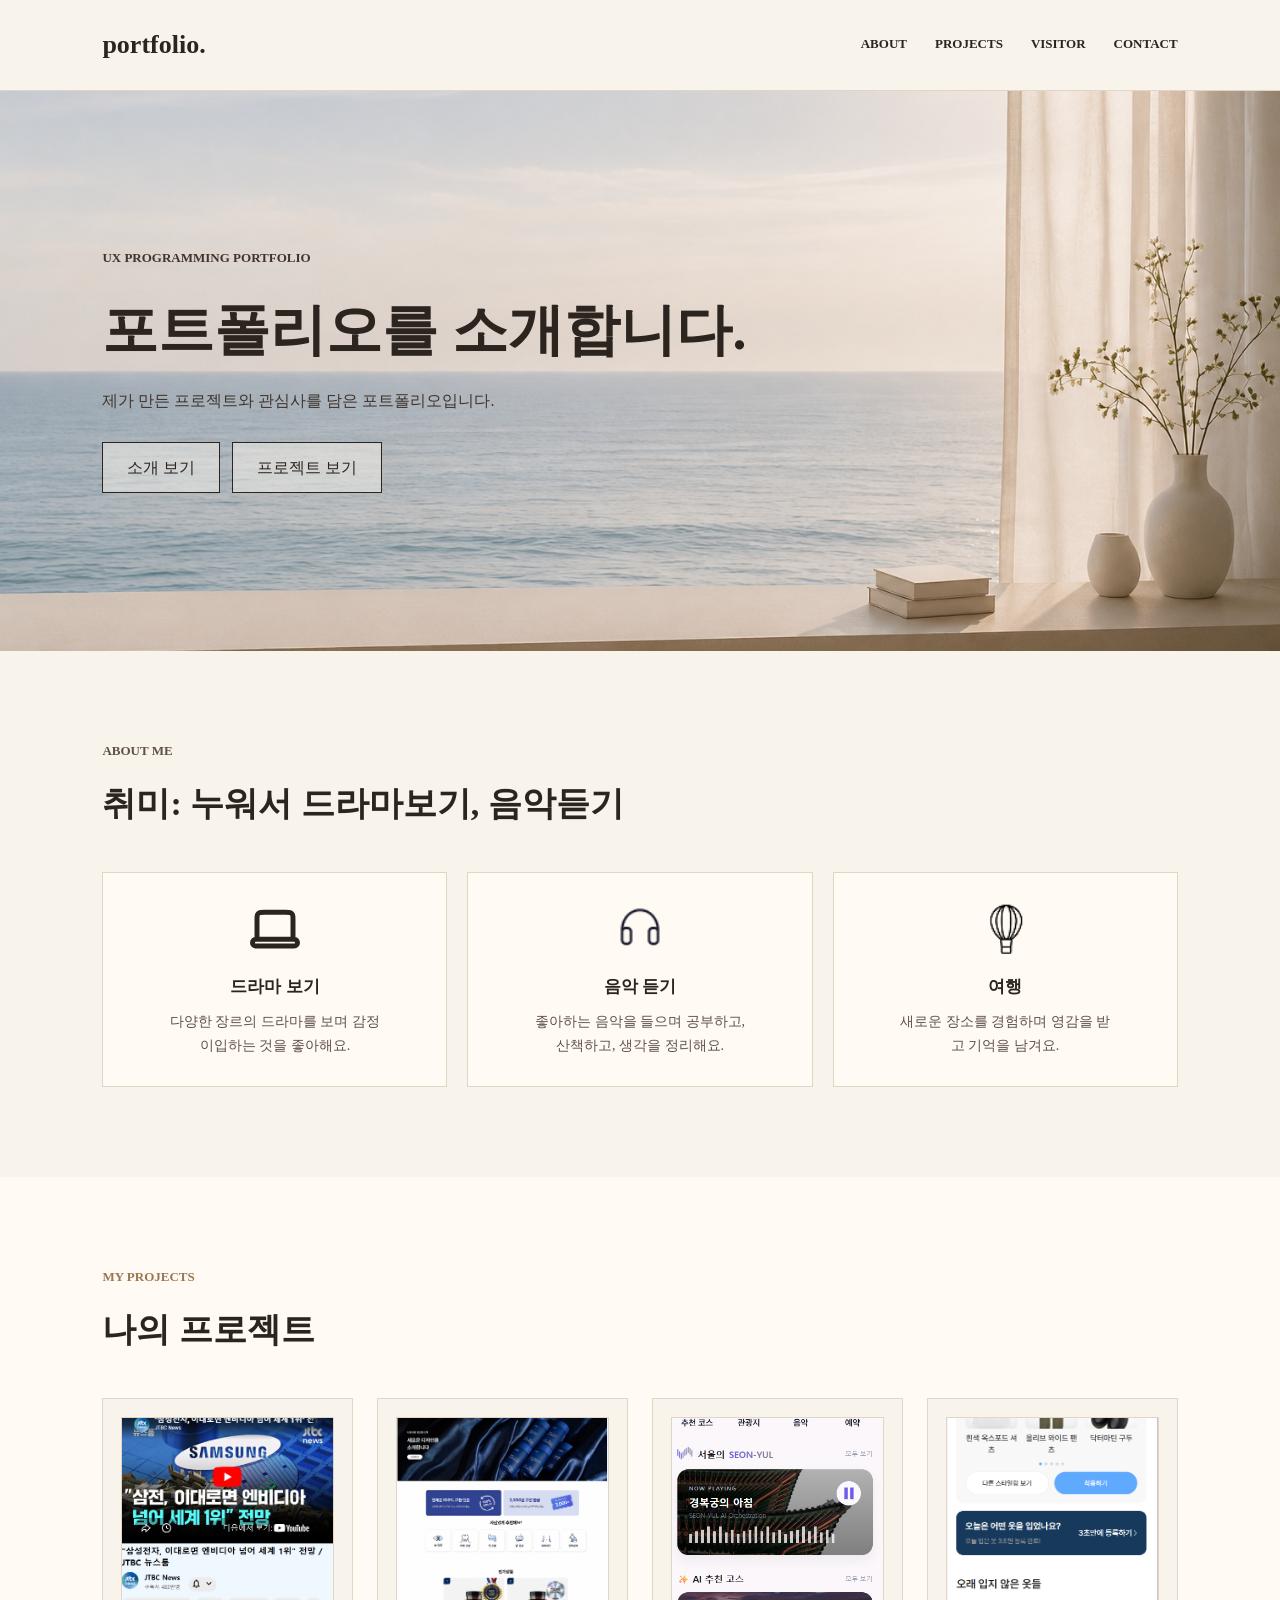
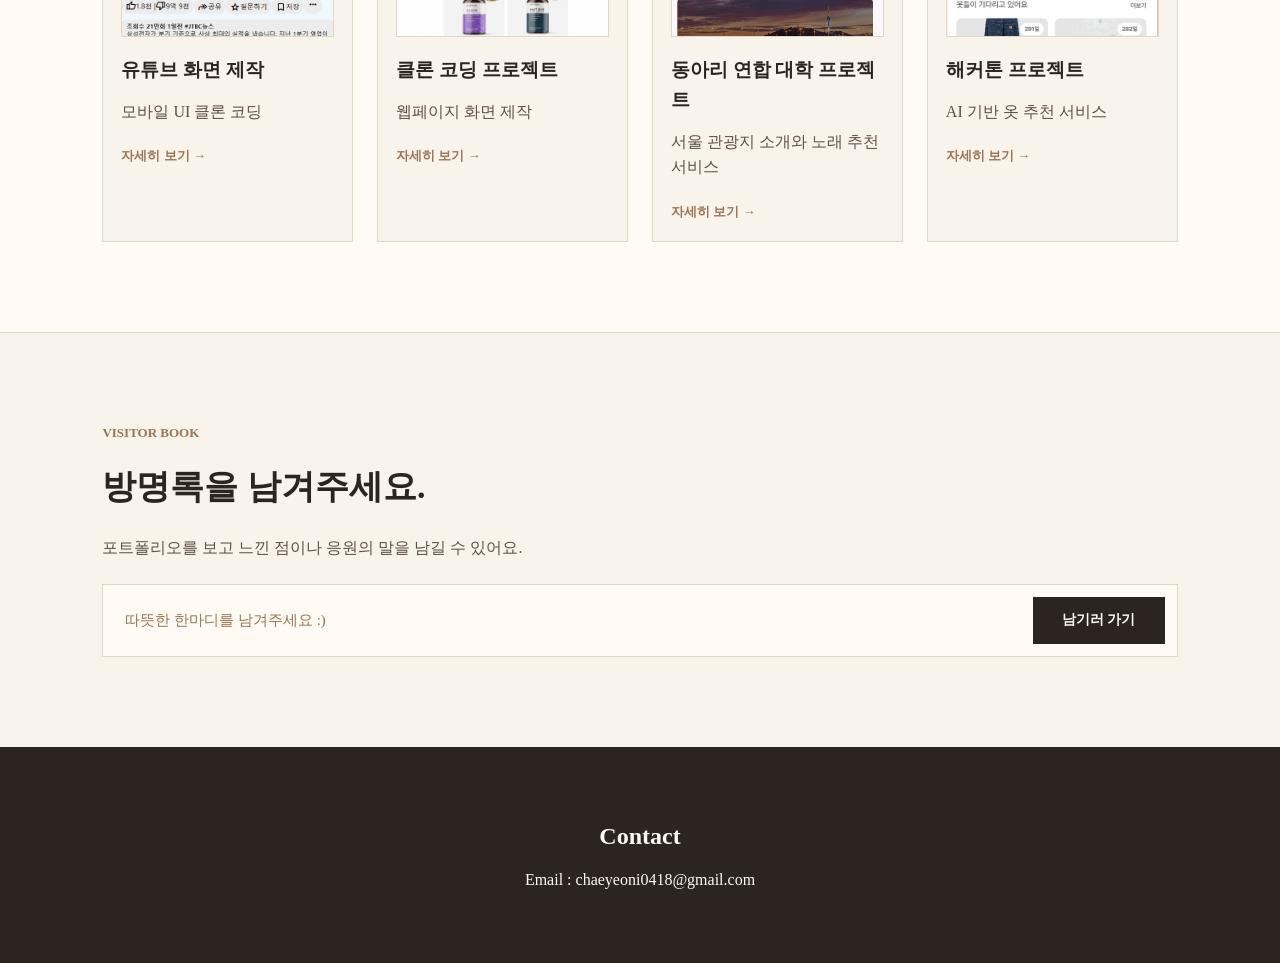
==== index/index.html @ f530e315 "Initial portfolio site" ====
<!DOCTYPE html>
<html lang="ko">
<head>
  <meta charset="UTF-8">
  <meta name="viewport" content="width=device-width, initial-scale=1.0">
  <title>Portfolio</title>
  <link rel="stylesheet" href="index.css">
  <script src="../components/header.js" defer></script>
</head>

<body>

  <site-header></site-header>

  <section class="main-section">
    <div class="main-text">
      <p class="small-title">UX PROGRAMMING PORTFOLIO</p>
      <h2>포트폴리오를 소개합니다.</h2>
      <p>제가 만든 프로젝트와 관심사를 담은 포트폴리오입니다.</p>
      <div class="main-actions">
        <a href="../about/about.html" class="btn">소개 보기</a>
        <a href="#projects" class="btn">프로젝트 보기</a>
      </div>
    </div>

    <div class="main-photo"></div>
  </section>

  <section id="about" class="about">
    <p class="section-label">ABOUT ME</p>
    <h2>취미: 누워서 드라마보기, 음악듣기</h2>

    <div class="like">
      <div class="like-card">
        <div class="like-icon"><img src="../img/Laptop.svg" alt=""></div>
        <strong>드라마 보기</strong>
        <p>다양한 장르의 드라마를 보며 감정이입하는 것을 좋아해요.</p>
      </div>

      <div class="like-card">
        <div class="like-icon"><img src="../img/Property 1=music.png" alt=""></div>
        <strong>음악 듣기</strong>
        <p>좋아하는 음악을 들으며 공부하고, 산책하고, 생각을 정리해요.</p>
      </div>

      <div class="like-card">
        <div class="like-icon"><img src="../img/Property 1=tour.png" alt=""></div>
        <strong>여행</strong>
        <p>새로운 장소를 경험하며 영감을 받고 기억을 남겨요.</p>
      </div>
    </div>
  </section>

  <section id="projects" class="projects">
    <p class="section-label">MY PROJECTS</p>
    <h2>나의 프로젝트</h2>

    <div class="project-grid">

      <a class="project-card" href="../project1/project1.html">
        <div class="project-img"><img src="../img/pj1.png" alt="유튜브 화면 제작"></div>
        <h3>유튜브 화면 제작</h3>
        <p>모바일 UI 클론 코딩</p>
        <span>자세히 보기 →</span>
      </a>

      <a class="project-card" href="../project2/project2.html">
        <div class="project-img"><img src="../img/pj2.png" alt="클론 코딩 프로젝트"></div>
        <h3>클론 코딩 프로젝트</h3>
        <p>웹페이지 화면 제작</p>
        <span>자세히 보기 →</span>
      </a>

      <a class="project-card" href="../project3/project3.html">
        <div class="project-img"><img src="../img/pj3.png" alt="동아리 연합 대학 프로젝트"></div>
        <h3>동아리 연합 대학 프로젝트</h3>
        <p>서울 관광지 소개와 노래 추천 서비스</p>
        <span>자세히 보기 →</span>
      </a>

      <a class="project-card" href="../project4/project4.html">
        <div class="project-img"><img src="../img/pj4.png" alt="해커톤 프로젝트"></div>
        <h3>해커톤 프로젝트</h3>
        <p>AI 기반 옷 추천 서비스</p>
        <span>자세히 보기 →</span>
      </a>

    </div>
  </section>

  <section id="visitor" class="visitor-preview">
    <div>
      <p class="section-label">VISITOR BOOK</p>
      <h2>방명록을 남겨주세요.</h2>
      <p>포트폴리오를 보고 느낀 점이나 응원의 말을 남길 수 있어요.</p>
      <a href="../visitor/visitor.html" class="visitor-search">
        <span>따뜻한 한마디를 남겨주세요 :)</span>
        <strong>남기러 가기</strong>
      </a>
    </div>
  </section>

  <footer id="contact">
    <h2>Contact</h2>
    <p>Email : chaeyeoni0418@gmail.com</p>
  </footer>

</body>
</html>
---- index/index.css ----
* {
  margin: 0;
  padding: 0;
  box-sizing: border-box;
}

body {
  background-color: #f8f3eb;
  color: #2b241f;
  line-height: 1.6;
}

a {
  text-decoration: none;
  color: inherit;
}

/*================ main section ===================*/
.main-section {
  padding: 90px 8%;
  min-height: 560px;
  position: relative;
  overflow: hidden;
  background-image: url("../img/background.png");
  background-size: cover;
  background-position: center 88%;
  display: flex;
  justify-content: space-between;
  align-items: center;
  gap: 50px;
}

.main-text {
  flex: 1;
  position: relative;
  z-index: 1;
}

.small-title,
.section-label {
  font-size: 13px;
  font-weight: bold;
  color: #9b7653;
  margin-bottom: 16px;
}

.main-section h2 {
  font-size: 56px;
  line-height: 1.2;
  margin-bottom: 24px;
}

.main-section p {
  margin-bottom: 28px;
  color: #3f352e;
}

.btn {
  display: inline-block;
  padding: 12px 24px;
  border: 1px solid #2b241f;
  background-color: rgba(248, 243, 235, 0.5);
}

.main-actions {
  display: flex;
  gap: 12px;
  flex-wrap: wrap;
}

.main-photo {
  display: none;
}

/*================ section ===================*/
.about,
.projects,
.visitor-preview {
  padding: 90px 8%;
}

.about h2,
.projects h2,
.visitor-preview h2 {
  font-size: 34px;
  margin-bottom: 20px;
}

.about > p {
  max-width: 650px;
  color: #5f5148;
}

/* =========like========== */
.like {
  margin-top: 40px;
  display: flex;
  gap: 20px;
}

.like-card {
  flex: 1;
  min-height: 210px;
  padding: 28px 22px;
  background-color: #fffaf3;
  border: 1px solid #e2d5c4;
  text-align: center;
  display: flex;
  flex-direction: column;
  align-items: center;
  justify-content: center;
  transition: transform 0.2s ease, box-shadow 0.2s ease;
}

.like-card:hover {
  transform: translateY(-4px);
  box-shadow: 0 10px 24px rgba(43, 36, 31, 0.08);
}

.like-icon {
  width: 54px;
  height: 54px;
  margin-bottom: 18px;
  display: flex;
  align-items: center;
  justify-content: center;
  color: #2b241f;
  font-size: 38px;
  line-height: 1;
}

.like-icon img {
  width: 100%;
  height: 100%;
  object-fit: contain;
}

.like-card strong {
  display: block;
  margin-bottom: 10px;
  font-size: 17px;
}

.like-card p {
  max-width: 210px;
  color: #5f5148;
  font-size: 14px;
  line-height: 1.7;
}

/* ==============projects============ */
.projects {
  background-color: #fffaf3;
}

.project-grid {
  margin-top: 40px;
  display: flex;
  gap: 24px;
}

.project-card {
  flex: 1;
  padding: 18px;
  background-color: #f8f3eb;
  border: 1px solid #e2d5c4;
}

.project-img {
  height: 220px;
  margin-bottom: 18px;
  background-color: #efe3d2;
  border: 1px solid #e2d5c4;
  display: flex;
  align-items: center;
  justify-content: center;
  color: #9b7653;
}

.project-img img {
  width: 100%;
  height: 100%;
  object-fit: cover;
}

.project-card h3 {
  margin-bottom: 14px;
}

.project-card p {
  color: #5f5148;
  margin-bottom: 18px;
}

.project-card span {
  font-size: 13px;
  font-weight: bold;
  color: #9b7653;
}

/* ============== visitor preview ============ */
.visitor-preview {
  background-color: #f8f3eb;
  border-top: 1px solid #e2d5c4;
}

.visitor-preview p:not(.section-label) {
  max-width: 520px;
  margin-bottom: 24px;
  color: #5f5148;
}

.visitor-search {
  width: min(1100px, 100%);
  min-height: 64px;
  padding: 12px 12px 12px 22px;
  display: flex;
  align-items: center;
  justify-content: space-between;
  gap: 16px;
  background-color: #fffaf3;
  border: 1px solid #e2d5c4;
}

.visitor-search span {
  color: #9b7653;
  font-size: 15px;
}

.visitor-search strong {
  min-width: 132px;
  padding: 12px 18px;
  text-align: center;
  background-color: #2b241f;
  color: #fffaf3;
  font-size: 14px;
}

/* ===============footer========= */
footer {
  padding: 70px;
  text-align: center;
  background-color: #2b241f;
  color: #fffaf3;
}

footer h2 {
  margin-bottom: 12px;
}

/* =============mobile =============*/
@media (max-width: 700px) {
  header,
  .main-section,
  .like,
  .project-grid {
    flex-direction: column;
  }

  .main-section h2 {
    font-size: 40px;
  }

  .main-photo {
    width: 100%;
  }
}
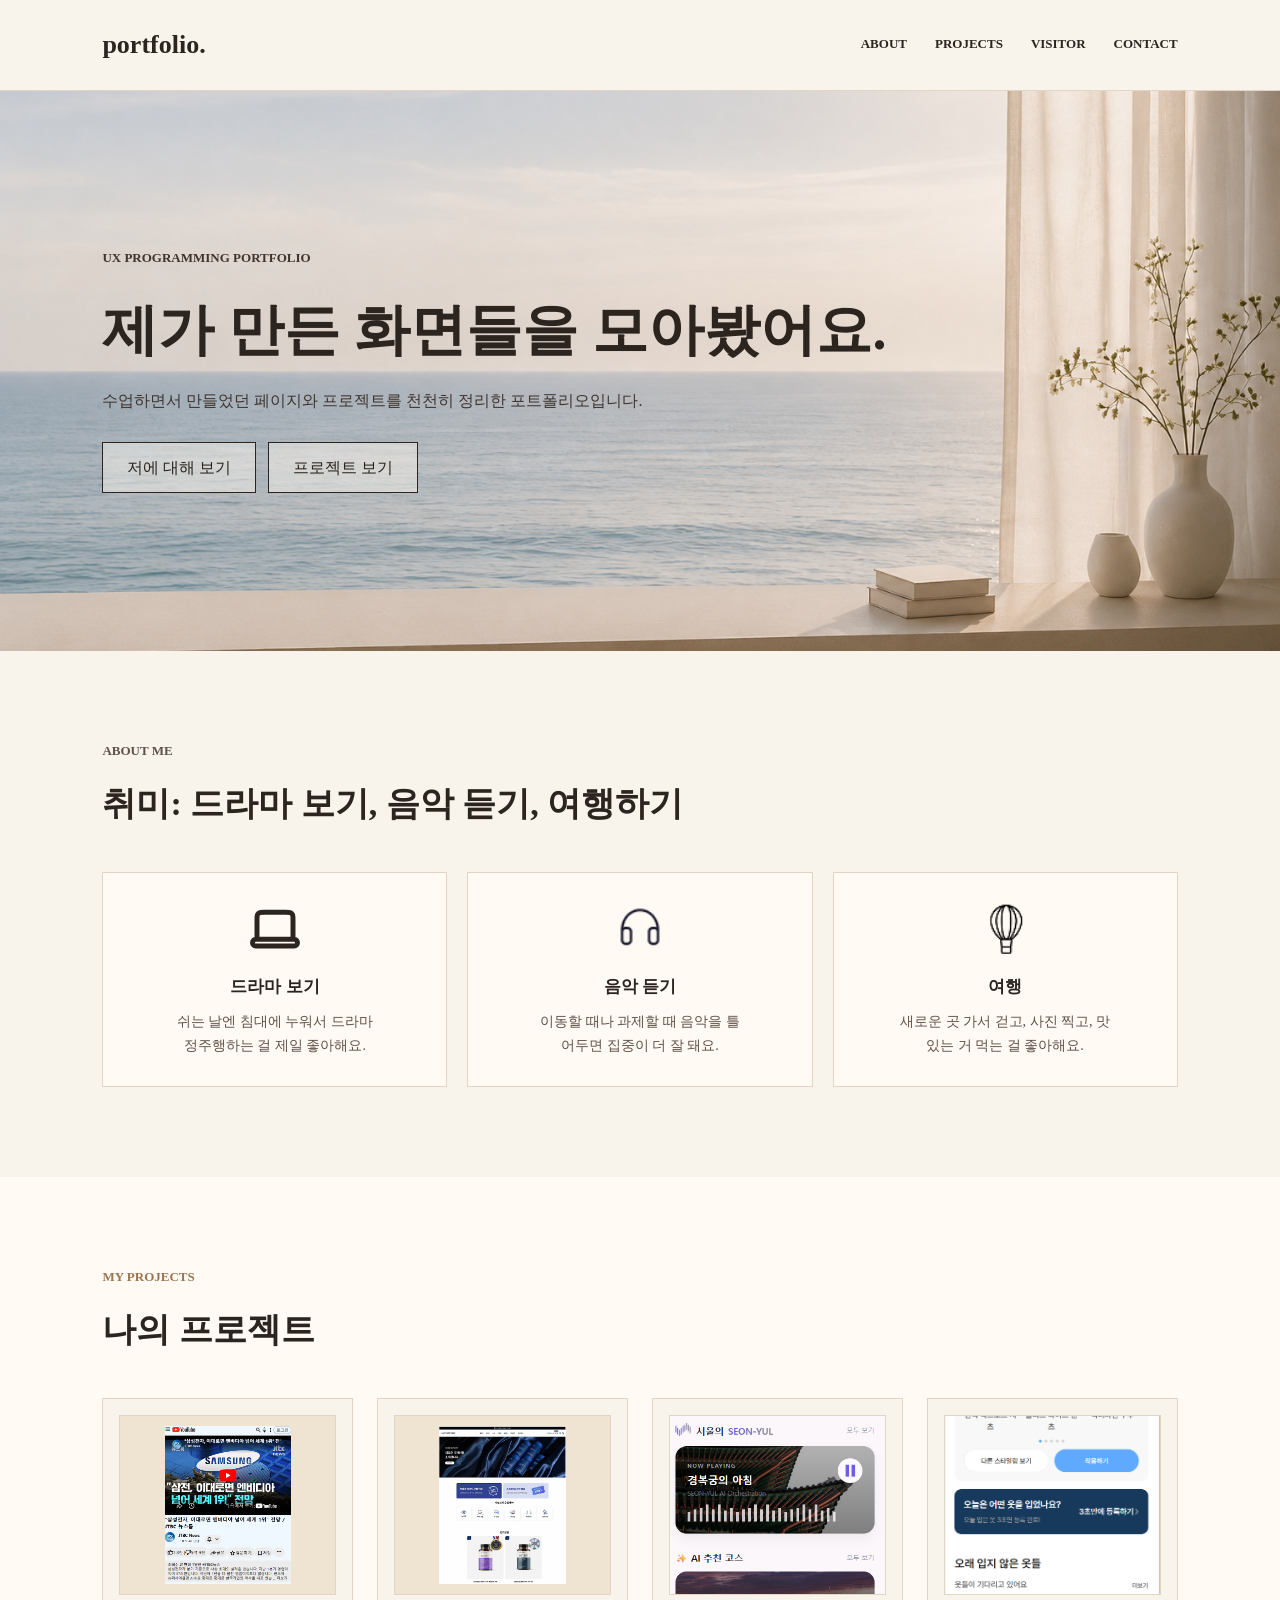
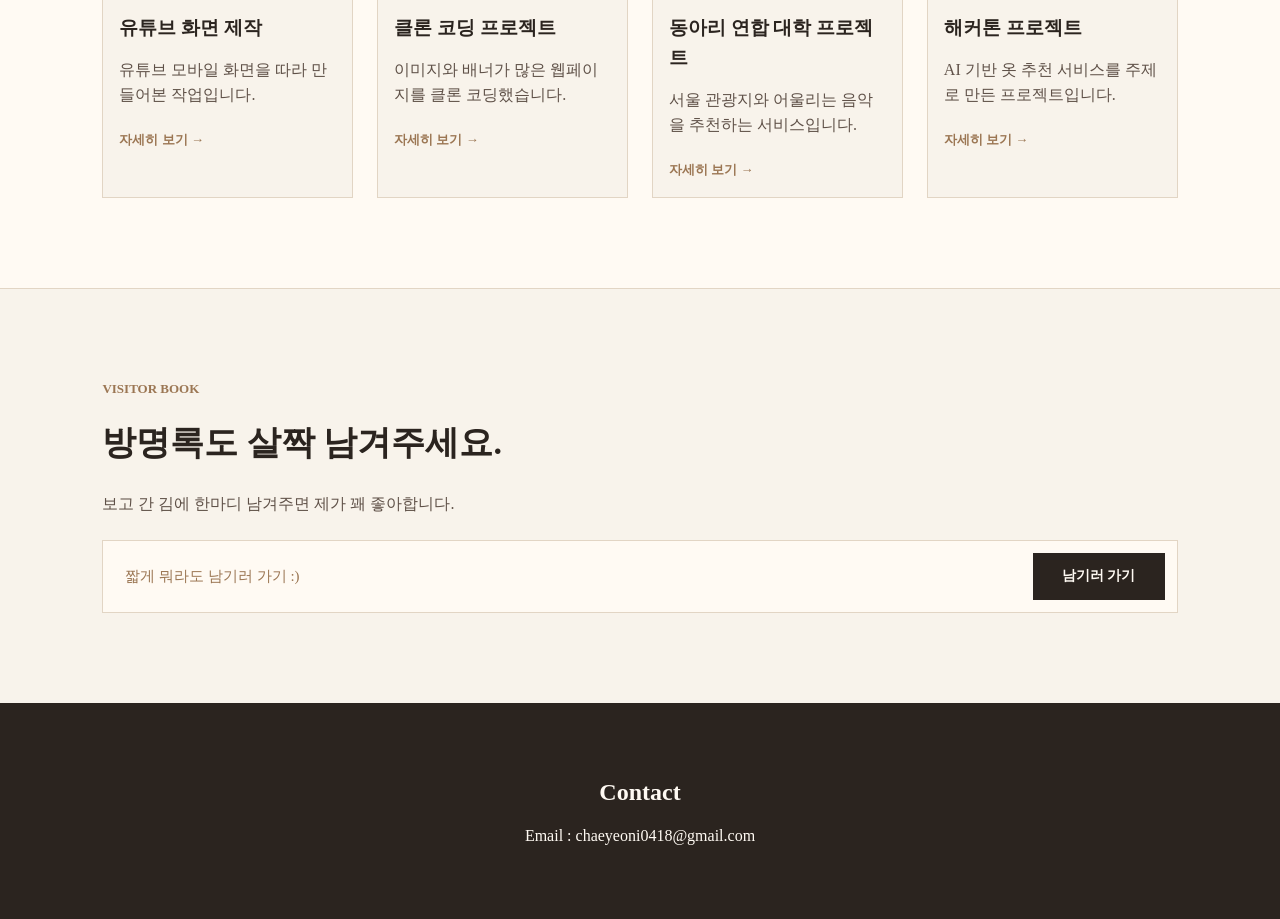
==== commit e374128e: "Polish portfolio content and layouts" ====
--- a/index/index.html
+++ b/index/index.html
@@ -15,10 +15,10 @@
   <section class="main-section">
     <div class="main-text">
       <p class="small-title">UX PROGRAMMING PORTFOLIO</p>
-      <h2>포트폴리오를 소개합니다.</h2>
-      <p>제가 만든 프로젝트와 관심사를 담은 포트폴리오입니다.</p>
+      <h2>제가 만든 화면들을 모아봤어요.</h2>
+      <p>수업하면서 만들었던 페이지와 프로젝트를 천천히 정리한 포트폴리오입니다.</p>
       <div class="main-actions">
-        <a href="../about/about.html" class="btn">소개 보기</a>
+        <a href="../about/about.html" class="btn">저에 대해 보기</a>
         <a href="#projects" class="btn">프로젝트 보기</a>
       </div>
     </div>
@@ -28,25 +28,25 @@
 
   <section id="about" class="about">
     <p class="section-label">ABOUT ME</p>
-    <h2>취미: 누워서 드라마보기, 음악듣기</h2>
+    <h2>취미: 드라마 보기, 음악 듣기, 여행하기</h2>
 
     <div class="like">
       <div class="like-card">
         <div class="like-icon"><img src="../img/Laptop.svg" alt=""></div>
         <strong>드라마 보기</strong>
-        <p>다양한 장르의 드라마를 보며 감정이입하는 것을 좋아해요.</p>
+        <p>쉬는 날엔 침대에 누워서 드라마 정주행하는 걸 제일 좋아해요.</p>
       </div>
 
       <div class="like-card">
         <div class="like-icon"><img src="../img/Property 1=music.png" alt=""></div>
         <strong>음악 듣기</strong>
-        <p>좋아하는 음악을 들으며 공부하고, 산책하고, 생각을 정리해요.</p>
+        <p>이동할 때나 과제할 때 음악을 틀어두면 집중이 더 잘 돼요.</p>
       </div>
 
       <div class="like-card">
         <div class="like-icon"><img src="../img/Property 1=tour.png" alt=""></div>
         <strong>여행</strong>
-        <p>새로운 장소를 경험하며 영감을 받고 기억을 남겨요.</p>
+        <p>새로운 곳 가서 걷고, 사진 찍고, 맛있는 거 먹는 걸 좋아해요.</p>
       </div>
     </div>
   </section>
@@ -60,28 +60,28 @@
       <a class="project-card" href="../project1/project1.html">
         <div class="project-img"><img src="../img/pj1.png" alt="유튜브 화면 제작"></div>
         <h3>유튜브 화면 제작</h3>
-        <p>모바일 UI 클론 코딩</p>
+        <p>유튜브 모바일 화면을 따라 만들어본 작업입니다.</p>
         <span>자세히 보기 →</span>
       </a>
 
       <a class="project-card" href="../project2/project2.html">
         <div class="project-img"><img src="../img/pj2.png" alt="클론 코딩 프로젝트"></div>
         <h3>클론 코딩 프로젝트</h3>
-        <p>웹페이지 화면 제작</p>
+        <p>이미지와 배너가 많은 웹페이지를 클론 코딩했습니다.</p>
         <span>자세히 보기 →</span>
       </a>
 
       <a class="project-card" href="../project3/project3.html">
         <div class="project-img"><img src="../img/pj3.png" alt="동아리 연합 대학 프로젝트"></div>
         <h3>동아리 연합 대학 프로젝트</h3>
-        <p>서울 관광지 소개와 노래 추천 서비스</p>
+        <p>서울 관광지와 어울리는 음악을 추천하는 서비스입니다.</p>
         <span>자세히 보기 →</span>
       </a>
 
       <a class="project-card" href="../project4/project4.html">
         <div class="project-img"><img src="../img/pj4.png" alt="해커톤 프로젝트"></div>
         <h3>해커톤 프로젝트</h3>
-        <p>AI 기반 옷 추천 서비스</p>
+        <p>AI 기반 옷 추천 서비스를 주제로 만든 프로젝트입니다.</p>
         <span>자세히 보기 →</span>
       </a>
 
@@ -91,10 +91,10 @@
   <section id="visitor" class="visitor-preview">
     <div>
       <p class="section-label">VISITOR BOOK</p>
-      <h2>방명록을 남겨주세요.</h2>
-      <p>포트폴리오를 보고 느낀 점이나 응원의 말을 남길 수 있어요.</p>
+      <h2>방명록도 살짝 남겨주세요.</h2>
+      <p>보고 간 김에 한마디 남겨주면 제가 꽤 좋아합니다.</p>
       <a href="../visitor/visitor.html" class="visitor-search">
-        <span>따뜻한 한마디를 남겨주세요 :)</span>
+        <span>짧게 뭐라도 남기러 가기 :)</span>
         <strong>남기러 가기</strong>
       </a>
     </div>
--- a/index/index.css
+++ b/index/index.css
@@ -161,13 +161,13 @@
 
 .project-card {
   flex: 1;
-  padding: 18px;
+  padding: 16px;
   background-color: #f8f3eb;
   border: 1px solid #e2d5c4;
 }
 
 .project-img {
-  height: 220px;
+  height: 180px;
   margin-bottom: 18px;
   background-color: #efe3d2;
   border: 1px solid #e2d5c4;
@@ -180,7 +180,14 @@
 .project-img img {
   width: 100%;
   height: 100%;
+  object-fit: contain;
+  padding: 10px;
+}
+
+.project-card:nth-child(3) .project-img img,
+.project-card:nth-child(4) .project-img img {
   object-fit: cover;
+  padding: 0;
 }
 
 .project-card h3 {
